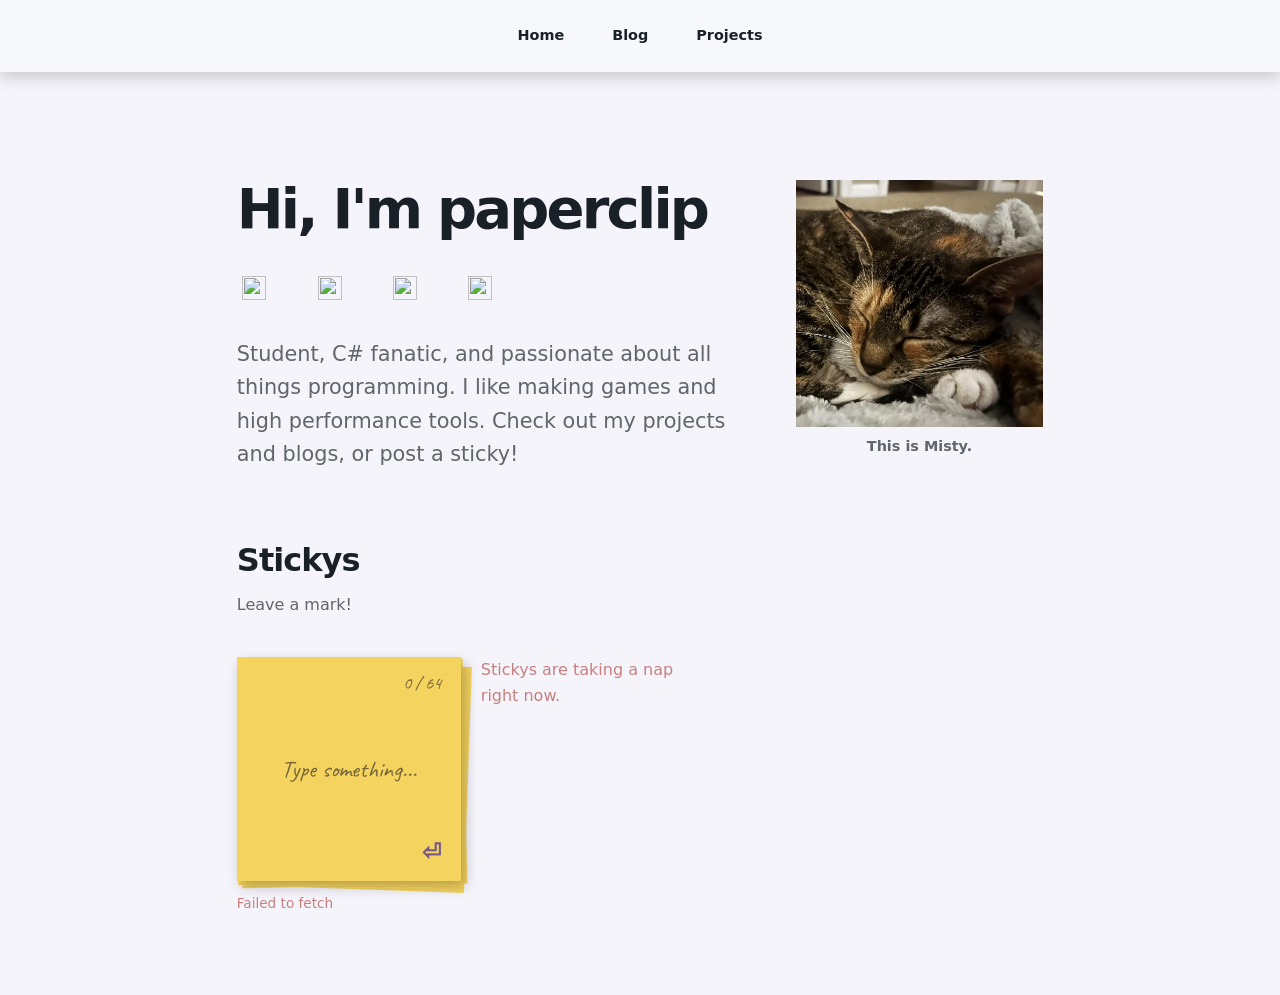
==== index.html @ 3bf460e0 "inital commit" ====
<!doctype html>
<html lang="en">
  <head>
    <meta charset="UTF-8" />
    <meta name="viewport" content="width=device-width, initial-scale=1.0" />
    <meta
      name="description"
      content="A simple personal website boilerplate."
    />
    <title>Paperclip's site</title>
    <link rel="preconnect" href="https://fonts.googleapis.com" />
    <link rel="preconnect" href="https://fonts.gstatic.com" crossorigin />
    <link href="https://fonts.googleapis.com/css2?family=Caveat:wght@400..700&display=swap" rel="stylesheet" />
    <link rel="stylesheet" href="styles.css" />
    <script src="stickys.js" defer></script>
  </head>
  <body>
    <header class="site-header">
      <nav class="top-bar" aria-label="Main navigation">
        <div class="nav-links">
          <a href="#home">Home</a>
          <a href="blog.html">Blog</a>
          <a href="projects.html">Projects</a>
        </div>
      </nav>
    </header>

    <main id="home" class="text-container" aria-labelledby="page-title">
      <section>
        <div class="home-intro">
          <div>
            <h1 id="page-title">Hi, I'm paperclip</h1>

            <nav class="social-links" aria-label="Social links">
              <a href="https://github.com/itsBuggingMe" target="_blank" rel="noreferrer" aria-label="GitHub" title="GitHub">
                <img class="social-icon" src="https://cdn.simpleicons.org/github/8486a2" alt="" width="24" height="24" />
              </a>
              <a href="mailto:lohj002@gmail.com" aria-label="Gmail" title="lohj002@gmail.com">
                <img class="social-icon" src="https://cdn.simpleicons.org/gmail/8486a2" alt="" width="24" height="24" />
              </a>
              <a href="https://paperclip36.itch.io/" target="_blank" rel="noreferrer" aria-label="itch.io" title="itch.io">
                <img class="social-icon" src="https://cdn.simpleicons.org/itchdotio/8486a2" alt="" width="24" height="24" />
              </a>
              <a href="https://discord.com/users/668456746037018624" target="_blank" rel="noreferrer" aria-label="Discord" title="Discord">
                <img class="social-icon" src="https://cdn.simpleicons.org/discord/8486a2" alt="" width="24" height="24" />
              </a>
            </nav>

            <p class="intro">
              Student, C# fanatic, and passionate about all things programming. I
              like making games and high performance tools. Check out my projects
              and blogs, or post a sticky!
            </p>
          </div>

          <figure class="misty">
            <img src="content/projects/misty.jpg" alt="meow meow" />
            <figcaption>This is Misty.</figcaption>
          </figure>
        </div>

        <section class="sticky-notes" aria-labelledby="sticky-title">
          <div class="sticky-notes-heading">
            <h2 id="sticky-title">Stickys</h2>
            <p>Leave a mark!</p>
          </div>

          <div id="sticky-list" class="sticky-list" aria-live="polite">
            <form id="sticky-form" class="sticky-form">
              <label class="sr-only" for="sticky-content">Write a sticky note</label>
              <div class="sticky-input">
                <textarea id="sticky-content" name="content" maxlength="64" rows="2" placeholder="Write something nice..."></textarea>
                <span id="sticky-count" class="sticky-count">0 / 64</span>
                <button type="submit" aria-label="Pin note" title="Pin note">⏎</button>
              </div>
            </form>
            <p class="sticky-state">Loading stickys...</p>
          </div>
          <p id="sticky-status" class="sticky-status" aria-live="polite"></p>
        </section>
      </section>
    </main>
  </body>
</html>
---- styles.css ----
:root {
  --text: #e9e5e2;
  --background: #0b0a09;
  --primary: #c7bdb4;
  --secondary: #486060;
  --accent: #8486a2;
  --container-background: color-mix(in srgb, var(--secondary) 18%, var(--background));
  --page-background: color-mix(in srgb, var(--container-background) 97%, white);
  --muted-text: color-mix(in srgb, var(--text) 68%, var(--background));
  --code-background: #1e1e1e;
  --code-text: #dfdfdf;
  --code-keyword: #569cd6;
  --code-type: #4ec9b0;
  --code-struct: #86c691;
  --code-method: #dcdcaa;
  --code-local: #9cdcfe;
  --code-comment: #6a9955;
  --code-string: #ce9178;
  --code-number: #b8d7a3;
  --code-control: #c586c0;
  color-scheme: dark;
}

@media (prefers-color-scheme: light) {
  :root {
    --text: #1a2028;
    --background: #f7f8fb;
    --primary: #506a80;
    --secondary: #e8e0f3;
    --accent: #76568b;

    color-scheme: light;
  }
}

*,
*::before,
*::after {
  box-sizing: border-box;
}

html {
  scroll-behavior: smooth;
}

body {
  min-width: 320px;
  min-height: 100vh;
  margin: 0;
  background: var(--page-background);
  color: var(--text);
  font-family: Inter, ui-sans-serif, system-ui, -apple-system, BlinkMacSystemFont, "Segoe UI", sans-serif;
  line-height: 1.6;
  transition: background-color 180ms ease, color 180ms ease;
}

a {
  color: inherit;
}

.site-header {
  position: sticky;
  top: 0;
  z-index: 10;
  background: var(--background);
  box-shadow: 0 4px 16px rgb(0 0 0 / 20%);
}

.top-bar {
  display: flex;
  align-items: center;
  justify-content: center;
  width: min(100% - 3rem, 1120px);
  min-height: 4.5rem;
  margin: 0 auto;
}

.nav-links {
  display: flex;
  align-items: center;
  justify-content: center;
  gap: clamp(1.5rem, 5vw, 3rem);
}

.nav-links a {
  color: var(--text);
  font-size: 0.9rem;
  font-weight: 600;
  text-decoration: none;
}

.nav-links a:hover,
.nav-links a:focus-visible {
  color: var(--accent);
  text-decoration: underline;
  text-underline-offset: 0.2em;
}

.social-links {
  display: flex;
  align-items: center;
  justify-content: flex-start;
  gap: clamp(1.25rem, 4vw, 2.5rem);
  margin-top: 2rem;
  margin-bottom: 2rem;
}

.blog-container {
  padding-top: clamp(3rem, 8vw, 6rem);
}

.projects-container {
  width: min(100% - 3rem, 1120px);
  padding-top: clamp(3rem, 8vw, 6rem);
}

.project-grid {
  display: grid;
  grid-template-columns: repeat(2, minmax(0, 1fr));
  gap: 1.25rem;
  margin-top: 3rem;
}

.project-card {
  display: flex;
  min-width: 0;
  flex-direction: column;
  overflow: hidden;
  background: color-mix(in srgb, var(--primary) 7%, transparent);
}

.project-image {
  display: block;
  width: 100%;
  aspect-ratio: 16 / 10;
  background: var(--background);
  object-fit: cover;
}

.project-card-body {
  display: flex;
  flex: 1;
  flex-direction: column;
  align-items: flex-start;
  padding: 1.25rem;
}

.project-card h2 {
  margin: 0 0 0.75rem;
  color: var(--text);
  font-size: 1.35rem;
  letter-spacing: -0.03em;
  line-height: 1.15;
}

.project-title-link {
  text-decoration: underline;
}

.project-title-link:hover,
.project-title-link:focus-visible {
  color: var(--accent);
}

.project-links {
  display: flex;
  flex-wrap: wrap;
  align-items: center;
  gap: 1rem;
  margin-top: auto;
  padding-top: 1rem;
}

.project-link {
  display: inline-flex;
  align-items: center;
  gap: 0.4rem;
  text-decoration: underline;
}

.project-link:hover,
.project-link:focus-visible {
  color: var(--accent);
}

.project-link-icon {
  display: block;
  width: 1rem;
  height: 1rem;
  background: currentColor;
  color: var(--accent);
  -webkit-mask: url("content/projects/github.svg") center / contain no-repeat;
  mask: url("content/projects/github.svg") center / contain no-repeat;
}

.project-card p {
  margin: 0;
  color: var(--muted-text);
  font-size: 0.95rem;
}

.back-link {
  display: inline-block;
  margin-bottom: 2.5rem;
  color: var(--muted-text);
  font-size: 0.9rem;
  text-decoration: none;
}

.back-link:hover,
.back-link:focus-visible {
  color: var(--accent);
}

.blog-list {
  display: grid;
  gap: 0.75rem;
  margin-top: 3rem;
}

.blog-card {
  display: flex;
  align-items: center;
  padding: 1.25rem;
  background: color-mix(in srgb, var(--primary) 7%, transparent);
  color: var(--text);
  text-decoration: none;
}

.blog-card:hover,
.blog-card:focus-visible {
  background: color-mix(in srgb, var(--accent) 16%, transparent);
}

.blog-card strong,
.blog-card small {
  display: block;
}

.blog-card strong {
  font-size: 1rem;
  font-weight: 600;
}

.blog-card small,
.post-date {
  margin-top: 0.25rem;
  color: var(--muted-text);
  font-size: 0.8rem;
}

.markdown-body {
  color: var(--muted-text);
  line-height: 1.75;
}

.markdown-body h1,
.markdown-body h2,
.markdown-body h3,
.markdown-body h4 {
  max-width: none;
  margin-top: 2.5rem;
  margin-bottom: 1rem;
  font-size: clamp(1.4rem, 3vw, 2rem);
}

.markdown-body pre {
  max-width: 100%;
  overflow-x: auto;
}

.markdown-body pre.syntax-highlight {
  padding: 1rem;
  background: var(--code-background);
  color: var(--code-text);
  font-family: Monaco, Consolas, "Lucida Console", monospace;
  line-height: 1.5;
}

.syntax-highlight .syntax-keyword {
  color: var(--code-keyword);
}

.syntax-highlight .syntax-type {
  color: var(--code-type);
}

.syntax-highlight .syntax-struct {
  color: var(--code-struct);
}

.syntax-highlight .syntax-method {
  color: var(--code-method);
}

.syntax-highlight .syntax-local {
  color: var(--code-local);
}

.syntax-highlight .syntax-comment {
  color: var(--code-comment);
}

.comments-section {
  margin-top: 4rem;
}

.social-links a {
  display: inline-flex;
  align-items: center;
  justify-content: center;
  padding: 0.35rem;
  border-radius: 0.5rem;
  text-decoration: none;
  transition: background-color 160ms ease;
}

.social-links a:hover,
.social-links a:focus-visible {
  background: color-mix(in srgb, var(--accent) 16%, transparent);
}

.social-icon {
  display: block;
  width: 1.5rem;
  height: 1.5rem;
}

.sr-only {
  position: absolute;
  width: 1px;
  height: 1px;
  padding: 0;
  margin: -1px;
  overflow: hidden;
  clip: rect(0, 0, 0, 0);
  white-space: nowrap;
  border: 0;
}

a:focus-visible {
  outline: 2px solid var(--accent);
  outline-offset: 5px;
}

.text-container {
  width: min(100% - 3rem, 960px);
  min-height: calc(100vh - 4.5rem);
  margin: 0 auto;
  padding: clamp(5rem, 12vh, 9rem) clamp(2rem, 6vw, 5rem) 5rem;
  background: var(--container-background);
}

h1,
p {
  margin-top: 0;
}

h1 {
  margin-bottom: 0;
  color: var(--text);
  font-size: clamp(2rem, 5vw, 3.5rem);
  font-weight: 700;
  letter-spacing: -0.05em;
  line-height: 1.05;
}

.intro {
  max-width: 34rem;
  margin-bottom: 0;
  color: var(--muted-text);
  font-size: clamp(1.1rem, 2vw, 1.3rem);
}

.home-intro {
  display: grid;
  grid-template-columns: minmax(0, 2fr) minmax(0, 1fr);
  align-items: start;
  gap: clamp(2rem, 6vw, 4rem);
}

.misty {
  width: 100%;
  margin: 0;
}

.misty img {
  display: block;
  width: 100%;
  height: auto;
}

.misty figcaption {
  margin-top: 0.5rem;
  color: var(--muted-text);
  font-size: 0.9rem;
  font-weight: 700;
  text-align: center;
}

.sticky-notes {
  margin-top: 4rem;
}

.sticky-notes-heading h2 {
  margin: 0;
  color: var(--text);
  font-size: clamp(1.5rem, 3vw, 2rem);
  letter-spacing: -0.03em;
}

.sticky-notes-heading p {
  margin: 0.35rem 0 0;
  color: var(--muted-text);
}

.sticky-form {
  width: 100%;
  aspect-ratio: 1;
}

.sticky-input {
  position: relative;
  width: 100%;
  height: 100%;
}

.sticky-input::before,
.sticky-input::after {
  position: absolute;
  z-index: 0;
  content: "";
  pointer-events: none;
}

.sticky-input::before {
  inset: 0.35rem -0.45rem -0.45rem 0.35rem;
  background: #f4d35e;
  transform: rotate(2deg);
}

.sticky-input::after {
  inset: 0.2rem -0.25rem -0.25rem 0.2rem;
  background: #f4d35e;
  transform: rotate(-1.2deg);
}

.sticky-form textarea {
  display: block;
  position: relative;
  width: 100%;
  height: 100%;
  padding: 1.25rem;
  border: 0;
  background: #f4d35e;
  box-shadow: 0.25rem 0.35rem 0.8rem rgb(0 0 0 / 26%);
  color: #3f351d;
  font-family: "Caveat", cursive;
  font-size: 1.5rem;
  line-height: 1.2;
  resize: none;
  align-content: center;
  text-align: center;
  z-index: 1;
}

.sticky-form textarea::placeholder {
  color: #75653a;
}

.sticky-form textarea:focus-visible {
  outline: none;
}

.sticky-count {
  position: absolute;
  top: 0.75rem;
  right: 1.25rem;
  z-index: 2;
  pointer-events: none;
  font-family: "Caveat", cursive;
  font-size: 1.15rem;
  color: #75653a;
}

.sticky-status {
  min-height: 1.25rem;
  margin: 0.75rem 0 0;
  color: var(--muted-text);
  font-size: 0.85rem;
}

.sticky-form button {
  position: absolute;
  right: 0.7rem;
  bottom: 0.7rem;
  display: grid;
  width: 2.25rem;
  height: 2.25rem;
  padding: 0;
  border: 0;
  border-radius: 50%;
  background: transparent;
  color: var(--accent);
  font-family: "Caveat", cursive;
  font-size: 1.45rem;
  font-weight: 700;
  line-height: 1;
  place-items: center;
  cursor: pointer;
  z-index: 2;
}

.sticky-form button:hover,
.sticky-form button:focus-visible {
  background: transparent;
  color: color-mix(in srgb, var(--accent) 82%, white);
}

.sticky-form button:disabled {
  cursor: wait;
  opacity: 0.6;
}

.sticky-status[data-error="true"] {
  color: #c78080;
}

.sticky-list {
  display: grid;
  grid-template-columns: repeat(auto-fit, minmax(min(100%, 14rem), 14rem));
  gap: 1.25rem;
  justify-content: start;
  margin-top: 2.5rem;
}

.sticky-note {
  display: flex;
  flex-direction: column;
  align-items: center;
  aspect-ratio: 1;
  padding: 1.15rem 1.25rem 1rem;
  background: #f4d35e;
  box-shadow: 0.25rem 0.35rem 0.8rem rgb(0 0 0 / 26%);
  color: #3f351d;
  font-family: "Caveat", cursive;
  text-align: center;
}

.sticky-note:nth-child(3n + 2) {
  background: #f7dc76;
  transform: rotate(1deg);
}

.sticky-note:nth-child(3n) {
  background: #efd05a;
  transform: rotate(-0.7deg);
}

.sticky-note-content {
  display: flex;
  flex: 1;
  align-items: center;
  justify-content: center;
  width: 100%;
  min-height: 0;
  margin: 0;
  overflow-wrap: anywhere;
  white-space: pre-wrap;
  font-size: 1.7rem;
  line-height: 1.1;
}

.sticky-note-time {
  margin-top: auto;
  padding-top: 1rem;
  font-size: 1rem;
  opacity: 0.65;
}

.sticky-state {
  margin: 0;
  color: var(--muted-text);
}

.sticky-state-error {
  color: #c78080;
}

@media (max-width: 640px) {
  .top-bar {
    width: min(100% - 2rem, 1120px);
    padding: 1rem 0;
  }

  .text-container {
    width: 100%;
    min-height: calc(100vh - 4.5rem);
    padding: 5rem 1.25rem 4rem;
  }

  .social-links {
    flex-wrap: wrap;
    gap: 0.35rem 1rem;
  }

  .home-intro {
    grid-template-columns: 1fr;
  }

  .misty {
    display: none;
  }

  .blog-card {
    padding: 1rem;
  }

  .projects-container {
    width: 100%;
  }

  .project-grid {
    grid-template-columns: 1fr;
  }
}

@media (prefers-reduced-motion: reduce) {
  html {
    scroll-behavior: auto;
  }

  *,
  *::before,
  *::after {
    transition-duration: 0.01ms !important;
  }
}
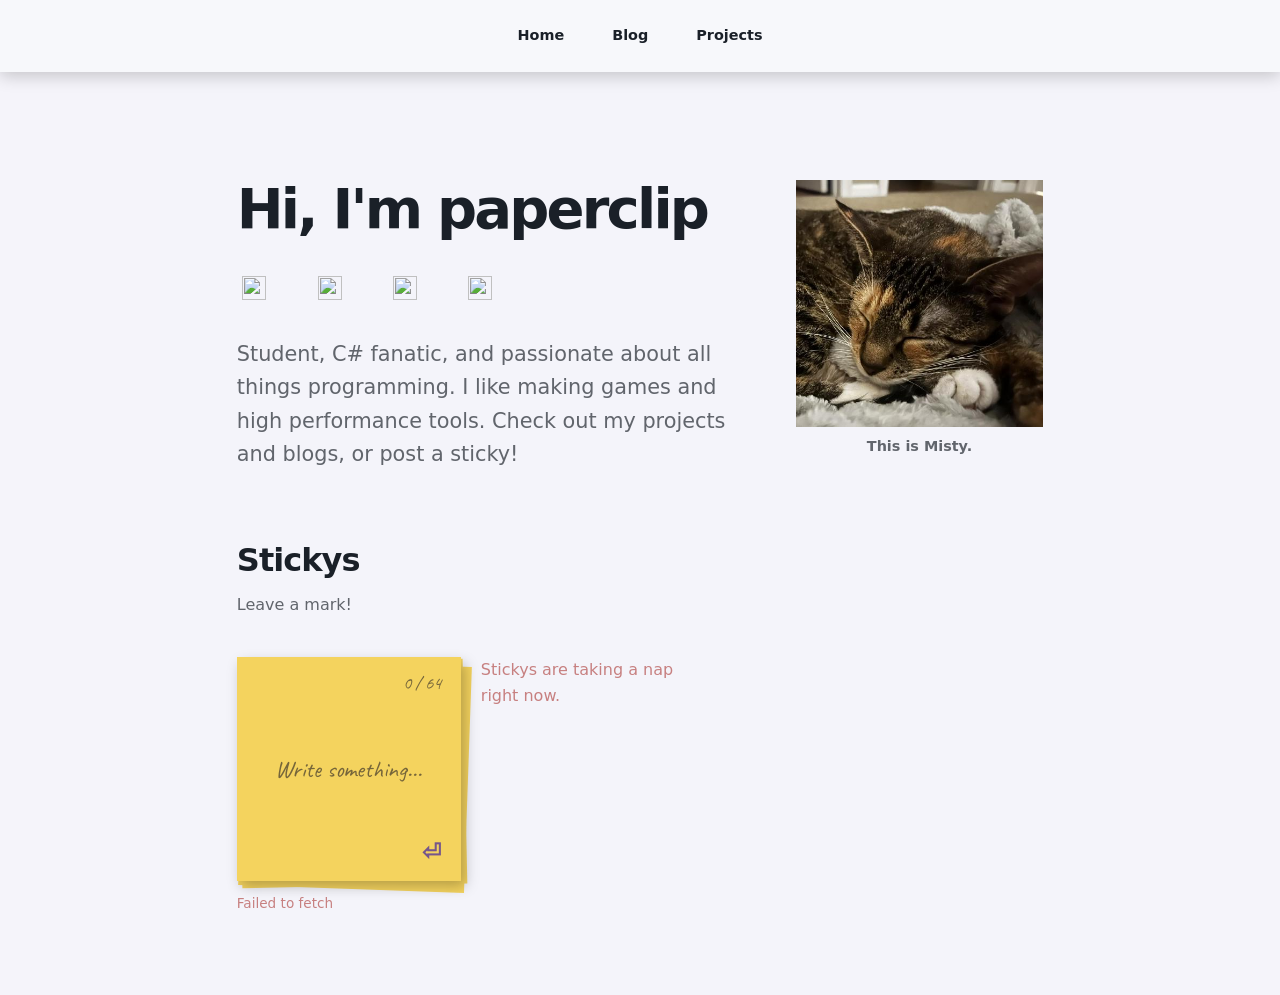
==== commit 6bef351c: "fix oversized images" ====
--- a/index.html
+++ b/index.html
@@ -5,7 +5,7 @@
     <meta name="viewport" content="width=device-width, initial-scale=1.0" />
     <meta
       name="description"
-      content="A simple personal website boilerplate."
+      content="Paperclip's personal website."
     />
     <title>Paperclip's site</title>
     <link rel="preconnect" href="https://fonts.googleapis.com" />
--- a/styles.css
+++ b/styles.css
@@ -254,6 +254,12 @@
   line-height: 1.75;
 }
 
+.markdown-body img {
+  display: block;
+  max-width: 100%;
+  height: auto;
+}
+
 .markdown-body h1,
 .markdown-body h2,
 .markdown-body h3,
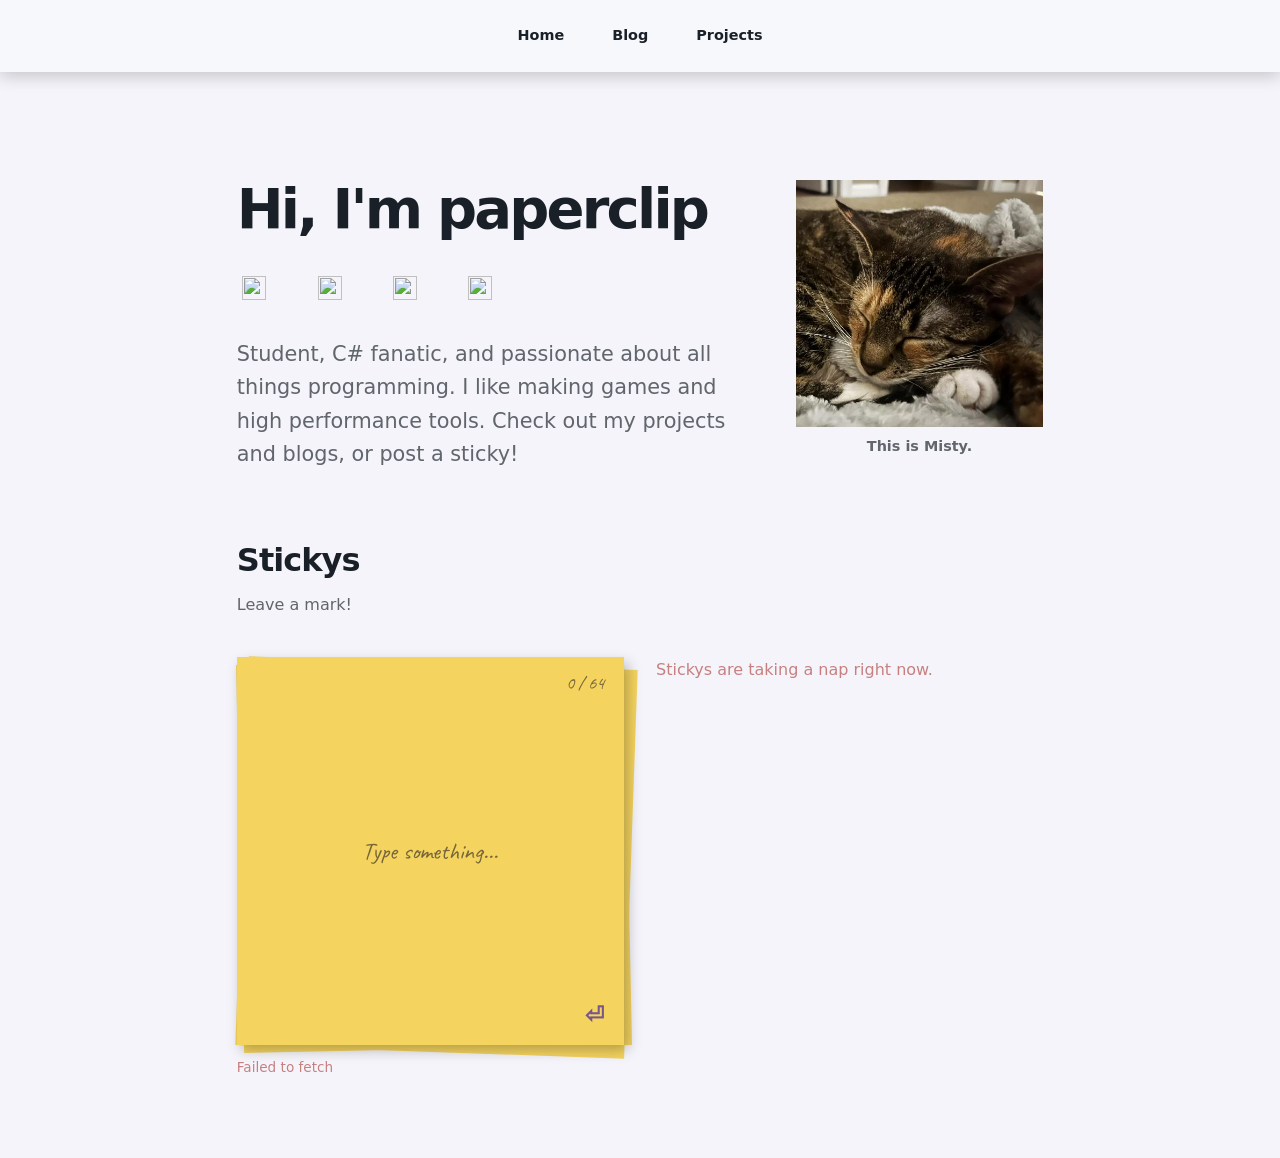
==== commit 47e59903: "icon" ====
--- a/index.html
+++ b/index.html
@@ -8,6 +8,8 @@
       content="Paperclip's personal website."
     />
     <title>Paperclip's site</title>
+    <link rel="icon" href="/favicon.ico" sizes="any" />
+    <link rel="icon" type="image/png" href="/favicon.png" />
     <link rel="preconnect" href="https://fonts.googleapis.com" />
     <link rel="preconnect" href="https://fonts.gstatic.com" crossorigin />
     <link href="https://fonts.googleapis.com/css2?family=Caveat:wght@400..700&display=swap" rel="stylesheet" />
--- a/styles.css
+++ b/styles.css
@@ -534,9 +534,9 @@
 
 .sticky-list {
   display: grid;
-  grid-template-columns: repeat(auto-fit, minmax(min(100%, 14rem), 14rem));
-  gap: 1.25rem;
-  justify-content: start;
+  width: 100%;
+  grid-template-columns: repeat(auto-fit, minmax(min(100%, 14rem), 1fr));
+  gap: clamp(1.25rem, 3vw, 2rem);
   margin-top: 2.5rem;
 }
 
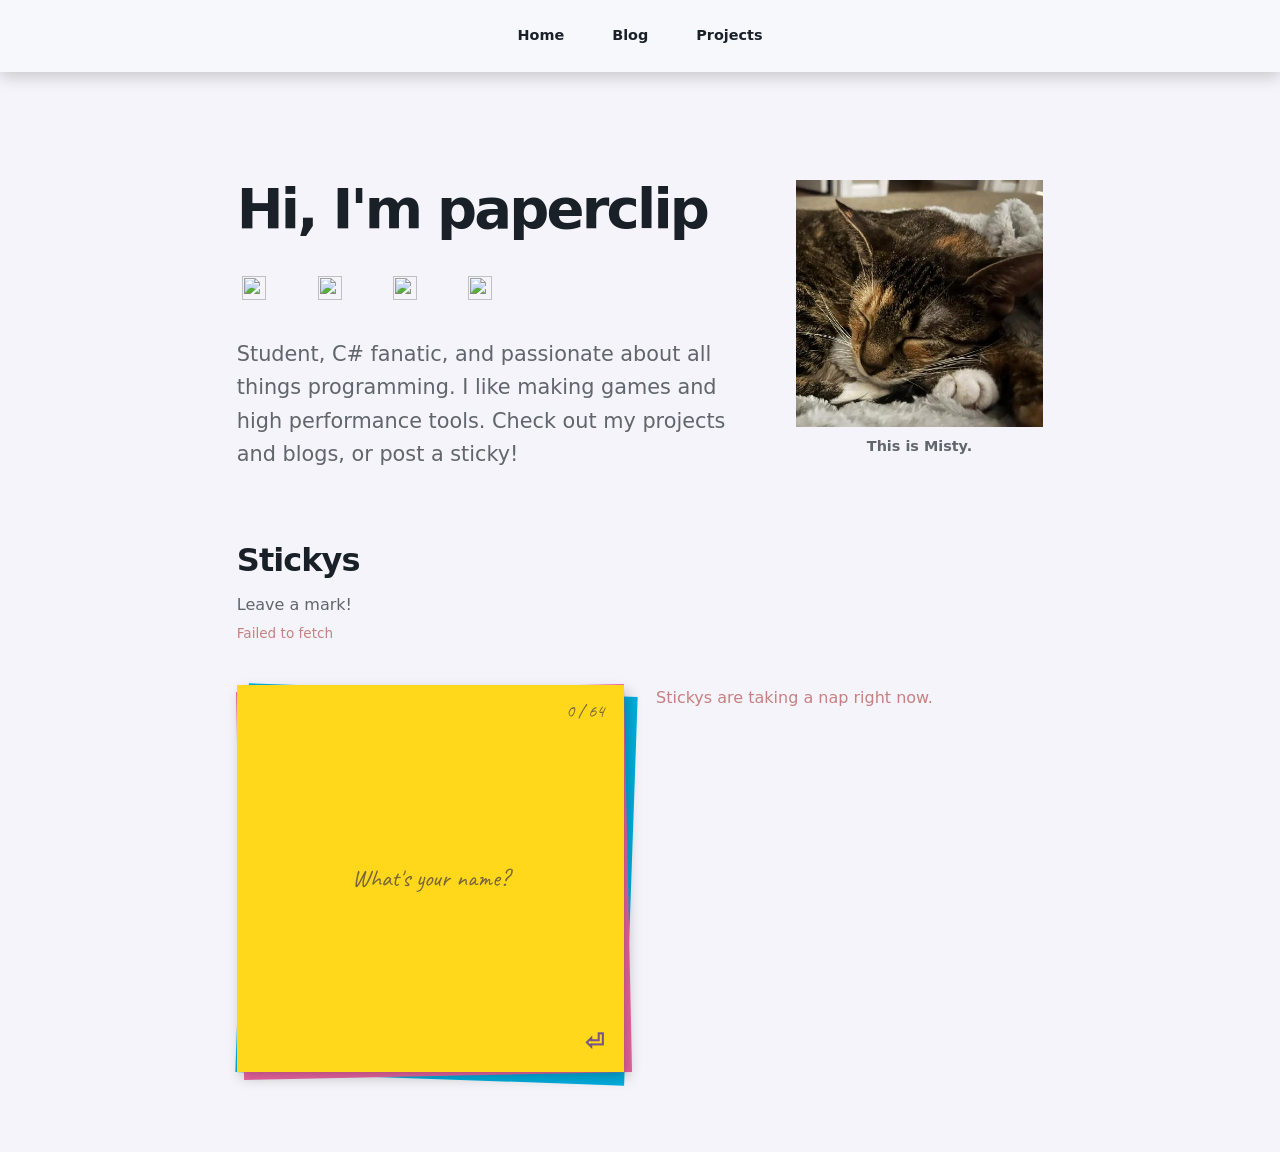
==== commit ebb278fc: "move error message" ====
--- a/index.html
+++ b/index.html
@@ -65,6 +65,7 @@
           <div class="sticky-notes-heading">
             <h2 id="sticky-title">Stickys</h2>
             <p>Leave a mark!</p>
+            <p id="sticky-status" class="sticky-status" aria-live="polite"></p>
           </div>
 
           <div id="sticky-list" class="sticky-list" aria-live="polite">
@@ -78,7 +79,6 @@
             </form>
             <p class="sticky-state">Loading stickys...</p>
           </div>
-          <p id="sticky-status" class="sticky-status" aria-live="polite"></p>
         </section>
       </section>
     </main>
--- a/styles.css
+++ b/styles.css
@@ -441,13 +441,13 @@
 
 .sticky-input::before {
   inset: 0.35rem -0.45rem -0.45rem 0.35rem;
-  background: #f4d35e;
+  background: #00AFDF;
   transform: rotate(2deg);
 }
 
 .sticky-input::after {
   inset: 0.2rem -0.25rem -0.25rem 0.2rem;
-  background: #f4d35e;
+  background: #EF67A5;
   transform: rotate(-1.2deg);
 }
 
@@ -458,7 +458,7 @@
   height: 100%;
   padding: 1.25rem;
   border: 0;
-  background: #f4d35e;
+  background: #FFD71B;
   box-shadow: 0.25rem 0.35rem 0.8rem rgb(0 0 0 / 26%);
   color: #3f351d;
   font-family: "Caveat", cursive;
@@ -546,21 +546,12 @@
   align-items: center;
   aspect-ratio: 1;
   padding: 1.15rem 1.25rem 1rem;
-  background: #f4d35e;
+  background: var(--sticky-color);
   box-shadow: 0.25rem 0.35rem 0.8rem rgb(0 0 0 / 26%);
   color: #3f351d;
   font-family: "Caveat", cursive;
   text-align: center;
-}
-
-.sticky-note:nth-child(3n + 2) {
-  background: #f7dc76;
-  transform: rotate(1deg);
-}
-
-.sticky-note:nth-child(3n) {
-  background: #efd05a;
-  transform: rotate(-0.7deg);
+  transform: rotate(var(--sticky-rotation));
 }
 
 .sticky-note-content {
